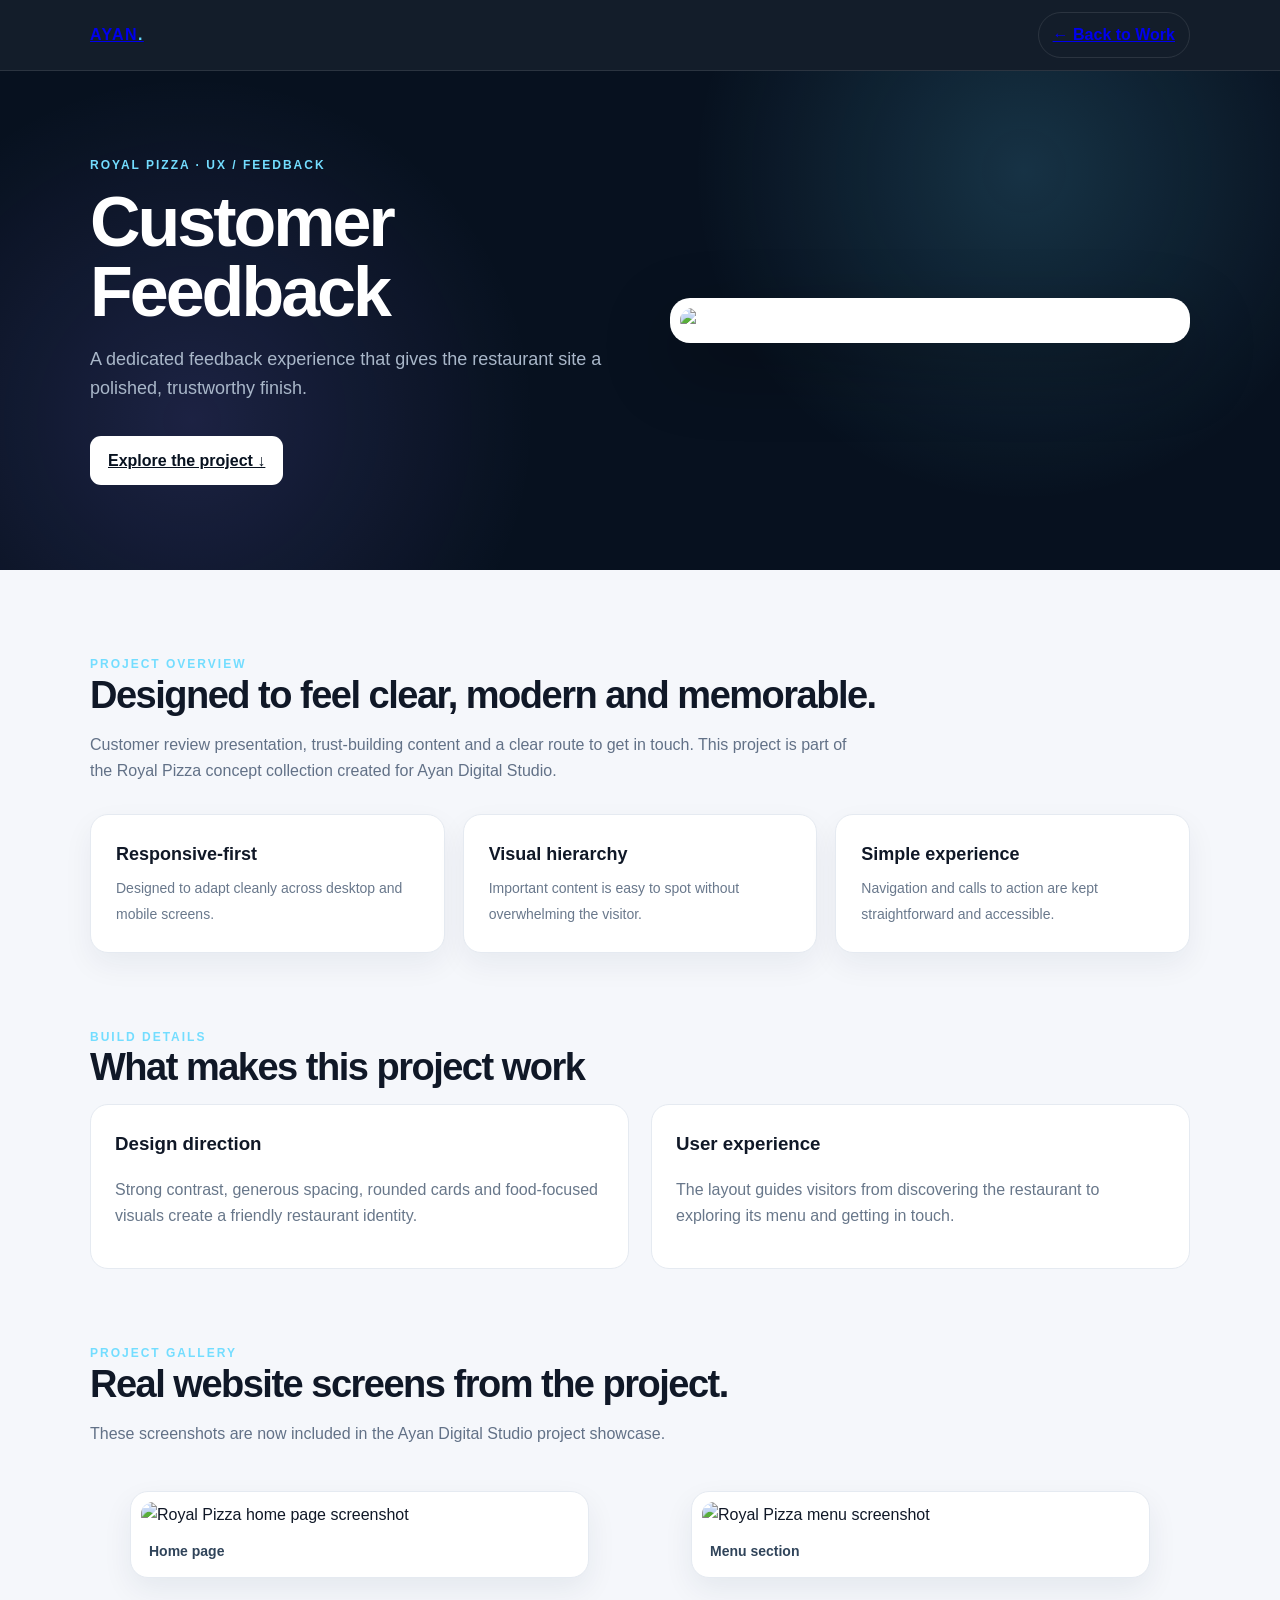
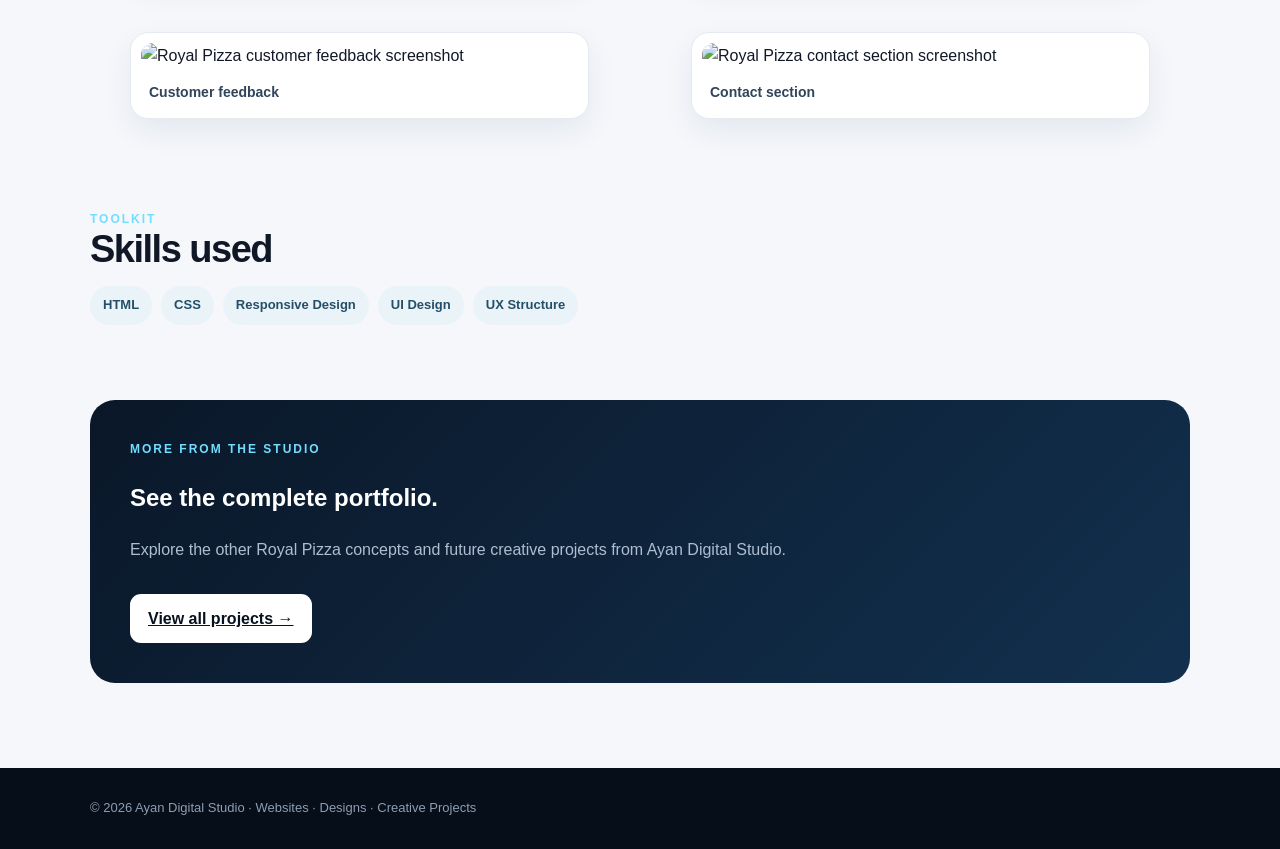
==== customer-feedback.html @ 8b11c86a "Add files via upload" ====
<!doctype html><html lang="en"><head><meta charset="utf-8"><meta name="viewport" content="width=device-width,initial-scale=1"><title>Customer Feedback — Ayan Digital Studio</title><link rel="stylesheet" href="royal-pizza-project.css"></head><body>
<header class="top"><div class="bar"><a class="brand" href="index.html">AYAN<span>.</span></a><a class="back" href="index.html#work">← Back to Work</a></div></header>
<section class="hero"><div class="wrap grid"><div><div class="eyebrow">Royal Pizza · UX / Feedback</div><h1>Customer Feedback</h1><p>A dedicated feedback experience that gives the restaurant site a polished, trustworthy finish.</p><a class="btn" href="#details">Explore the project ↓</a></div><div class="shot"><img src="royal-pizza-projects.png" alt="Royal Pizza project showcase"></div></div></section>
<main class="content" id="details"><div class="wrap">
<section class="section"><div class="eyebrow">Project overview</div><h2>Designed to feel clear, modern and memorable.</h2><p>Customer review presentation, trust-building content and a clear route to get in touch. This project is part of the Royal Pizza concept collection created for Ayan Digital Studio.</p><div class="features"><div class="feature"><b>Responsive-first</b><span>Designed to adapt cleanly across desktop and mobile screens.</span></div><div class="feature"><b>Visual hierarchy</b><span>Important content is easy to spot without overwhelming the visitor.</span></div><div class="feature"><b>Simple experience</b><span>Navigation and calls to action are kept straightforward and accessible.</span></div></div></section>
<section class="section"><div class="eyebrow">Build details</div><h2>What makes this project work</h2><div class="two"><div class="mini"><h3>Design direction</h3><p>Strong contrast, generous spacing, rounded cards and food-focused visuals create a friendly restaurant identity.</p></div><div class="mini"><h3>User experience</h3><p>The layout guides visitors from discovering the restaurant to exploring its menu and getting in touch.</p></div></div></section>

<section class="section" id="gallery">
  <div class="eyebrow">Project gallery</div>
  <h2>Real website screens from the project.</h2>
  <p>These screenshots are now included in the Ayan Digital Studio project showcase.</p>
  <div class="gallery">
    <figure class="gallery-item"><img src="assets/royal-pizza-home.png" alt="Royal Pizza home page screenshot"><figcaption>Home page</figcaption></figure>
    <figure class="gallery-item"><img src="assets/royal-pizza-menu.png" alt="Royal Pizza menu screenshot"><figcaption>Menu section</figcaption></figure>
    <figure class="gallery-item"><img src="assets/royal-pizza-feedback.png" alt="Royal Pizza customer feedback screenshot"><figcaption>Customer feedback</figcaption></figure>
    <figure class="gallery-item"><img src="assets/royal-pizza-contact.png" alt="Royal Pizza contact section screenshot"><figcaption>Contact section</figcaption></figure>
  </div>
</section>
<section class="section"><div class="eyebrow">Toolkit</div><h2>Skills used</h2><div class="tech"><span class="pill">HTML</span><span class="pill">CSS</span><span class="pill">Responsive Design</span><span class="pill">UI Design</span><span class="pill">UX Structure</span></div></section>
<section class="cta"><div class="eyebrow">More from the studio</div><h2>See the complete portfolio.</h2><p>Explore the other Royal Pizza concepts and future creative projects from Ayan Digital Studio.</p><a class="btn" href="index.html#work">View all projects →</a></section>
</div></main><footer class="footer"><div class="wrap">© 2026 Ayan Digital Studio · Websites · Designs · Creative Projects</div></footer></body></html>
---- royal-pizza-project.css ----
:root{--bg:#07111f;--panel:#0e1d31;--text:#f7f9fc;--muted:#a9b7c9;--line:rgba(255,255,255,.1);--accent:#62d7ff;--accent2:#8b7cff}*{box-sizing:border-box}html{scroll-behavior:smooth}body{margin:0;font-family:Inter,Segoe UI,Arial,sans-serif;background:#f5f7fb;color:#101827;line-height:1.6}.top{background:rgba(7,17,31,.95);color:white;position:sticky;top:0;z-index:5;border-bottom:1px solid var(--line)}.bar{width:min(1100px,92%);margin:auto;height:70px;display:flex;align-items:center;justify-content:space-between}.brand{font-weight:900;letter-spacing:1.4px}.brand span{color:var(--accent)}.back{padding:9px 14px;border:1px solid var(--line);border-radius:999px;font-weight:700}.hero{background:radial-gradient(circle at 80% 20%,rgba(98,215,255,.17),transparent 30%),radial-gradient(circle at 15% 70%,rgba(139,124,255,.16),transparent 30%),var(--bg);color:white;padding:85px 0}.wrap{width:min(1100px,92%);margin:auto}.grid{display:grid;grid-template-columns:1fr 1fr;gap:60px;align-items:center}.eyebrow{text-transform:uppercase;letter-spacing:2px;font-size:12px;font-weight:900;color:#73ddff}.hero h1{font-size:clamp(42px,6vw,70px);line-height:1;letter-spacing:-3px;margin:12px 0}.hero p{color:var(--muted);font-size:18px}.btn{display:inline-block;margin-top:15px;padding:12px 18px;border-radius:11px;background:white;color:#07111f;font-weight:900}.shot{background:#fff;padding:10px;border-radius:20px;box-shadow:0 25px 70px rgba(0,0,0,.3)}.shot img{display:block;width:100%;border-radius:13px}.content{padding:85px 0}.section{margin-bottom:75px}.section h2{font-size:38px;line-height:1.1;letter-spacing:-1.5px;margin:0 0 15px}.section>p{color:#627187;max-width:760px}.features{display:grid;grid-template-columns:repeat(3,1fr);gap:18px;margin-top:30px}.feature{padding:25px;background:white;border:1px solid #e5eaf1;border-radius:18px;box-shadow:0 12px 30px rgba(20,40,65,.06)}.feature b{display:block;font-size:18px;margin-bottom:7px}.feature span{color:#69788c;font-size:14px}.tech{display:flex;gap:9px;flex-wrap:wrap}.pill{padding:9px 13px;border-radius:999px;background:#eaf3f8;font-size:13px;font-weight:800;color:#254f68}.cta{background:linear-gradient(135deg,#0a1728,#12304e);color:white;border-radius:25px;padding:40px}.cta p{color:#aebed0}.footer{padding:30px 0;background:#060e19;color:#8e9db0;font-size:13px}.two{display:grid;grid-template-columns:1fr 1fr;gap:22px}.mini{background:#fff;border:1px solid #e5eaf1;border-radius:18px;padding:24px}.mini h3{margin-top:0}.mini p{color:#68778a}@media(max-width:800px){.grid,.two{grid-template-columns:1fr}.features{grid-template-columns:1fr}.hero{padding:60px 0}.content{padding:60px 0}}

.gallery{display:grid;grid-template-columns:repeat(2,1fr);gap:22px;margin-top:28px}
.gallery-item{background:#fff;border:1px solid #e5eaf1;border-radius:18px;padding:10px;box-shadow:0 12px 30px rgba(20,40,65,.07);overflow:hidden}
.gallery-item img{display:block;width:100%;height:auto;border-radius:12px}
.gallery-item figcaption{padding:12px 8px 5px;font-weight:800;color:#30445a;font-size:14px}
@media(max-width:800px){.gallery{grid-template-columns:1fr}}
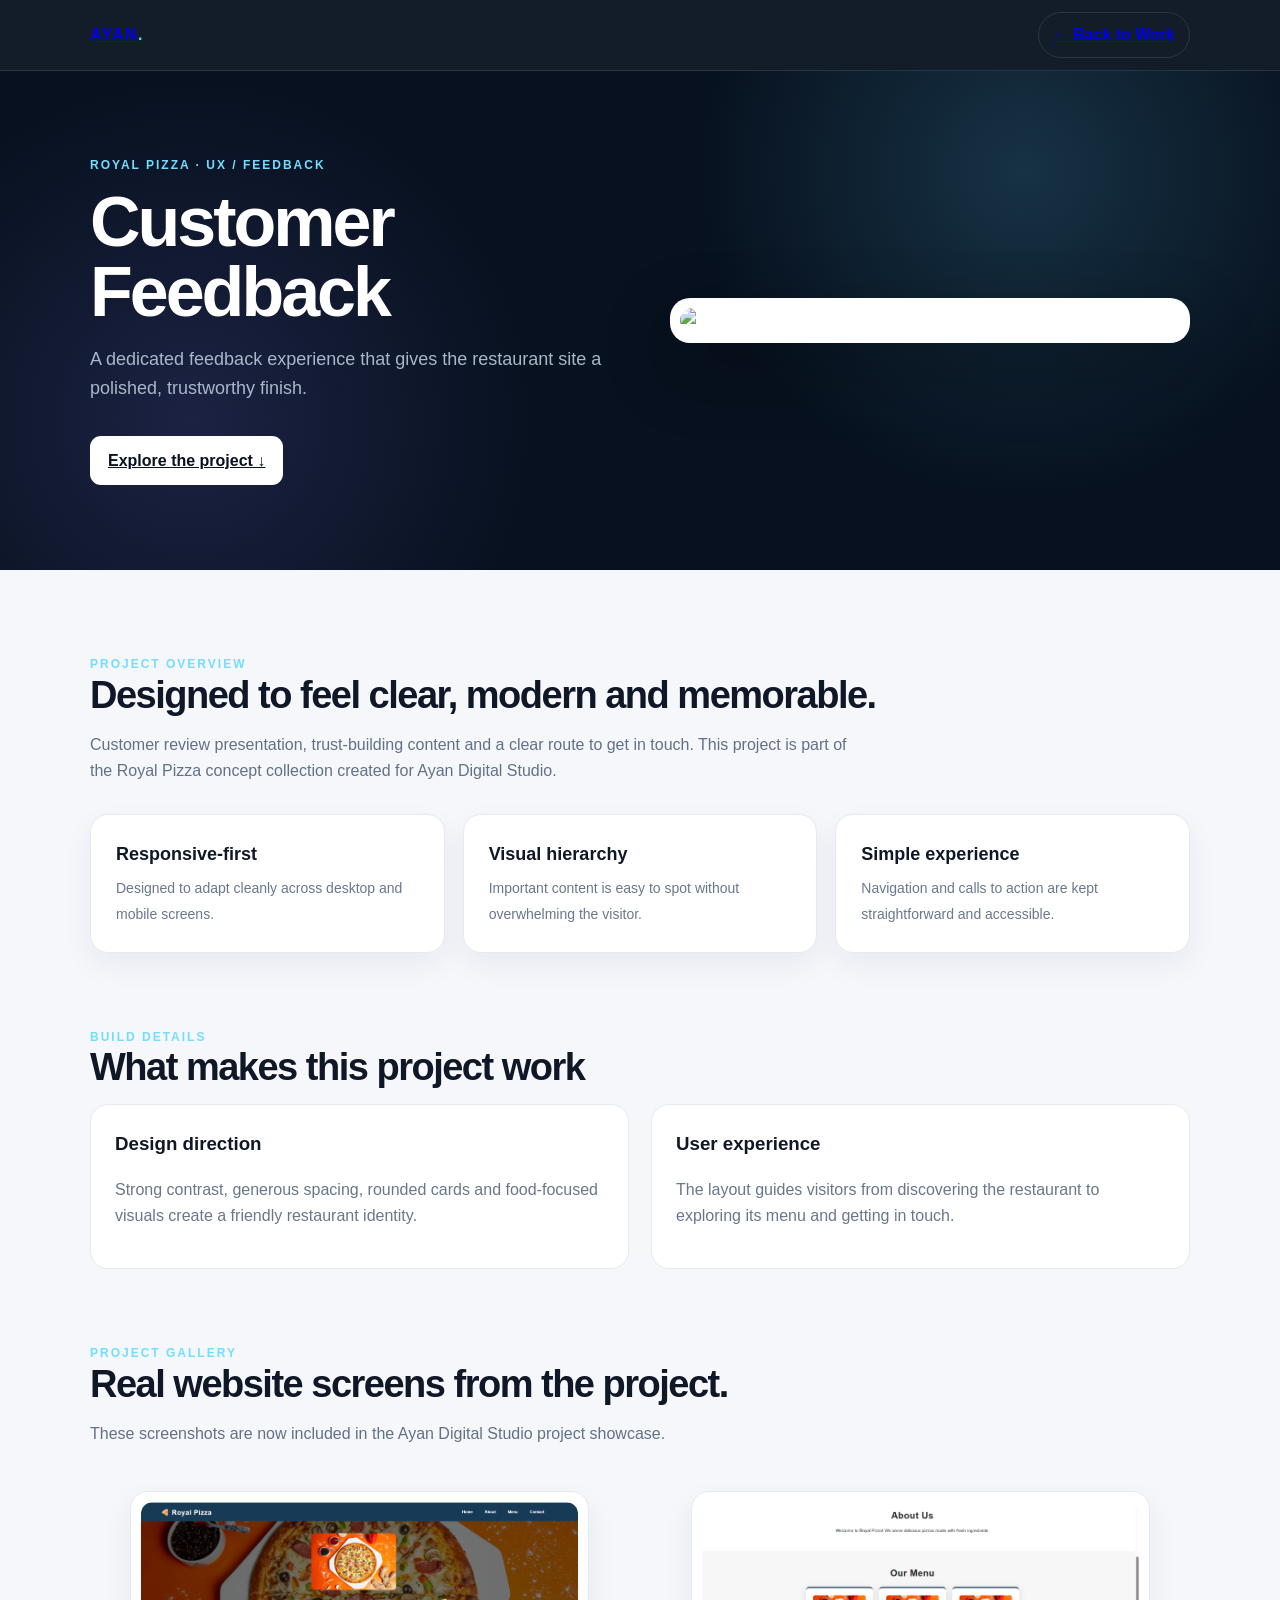
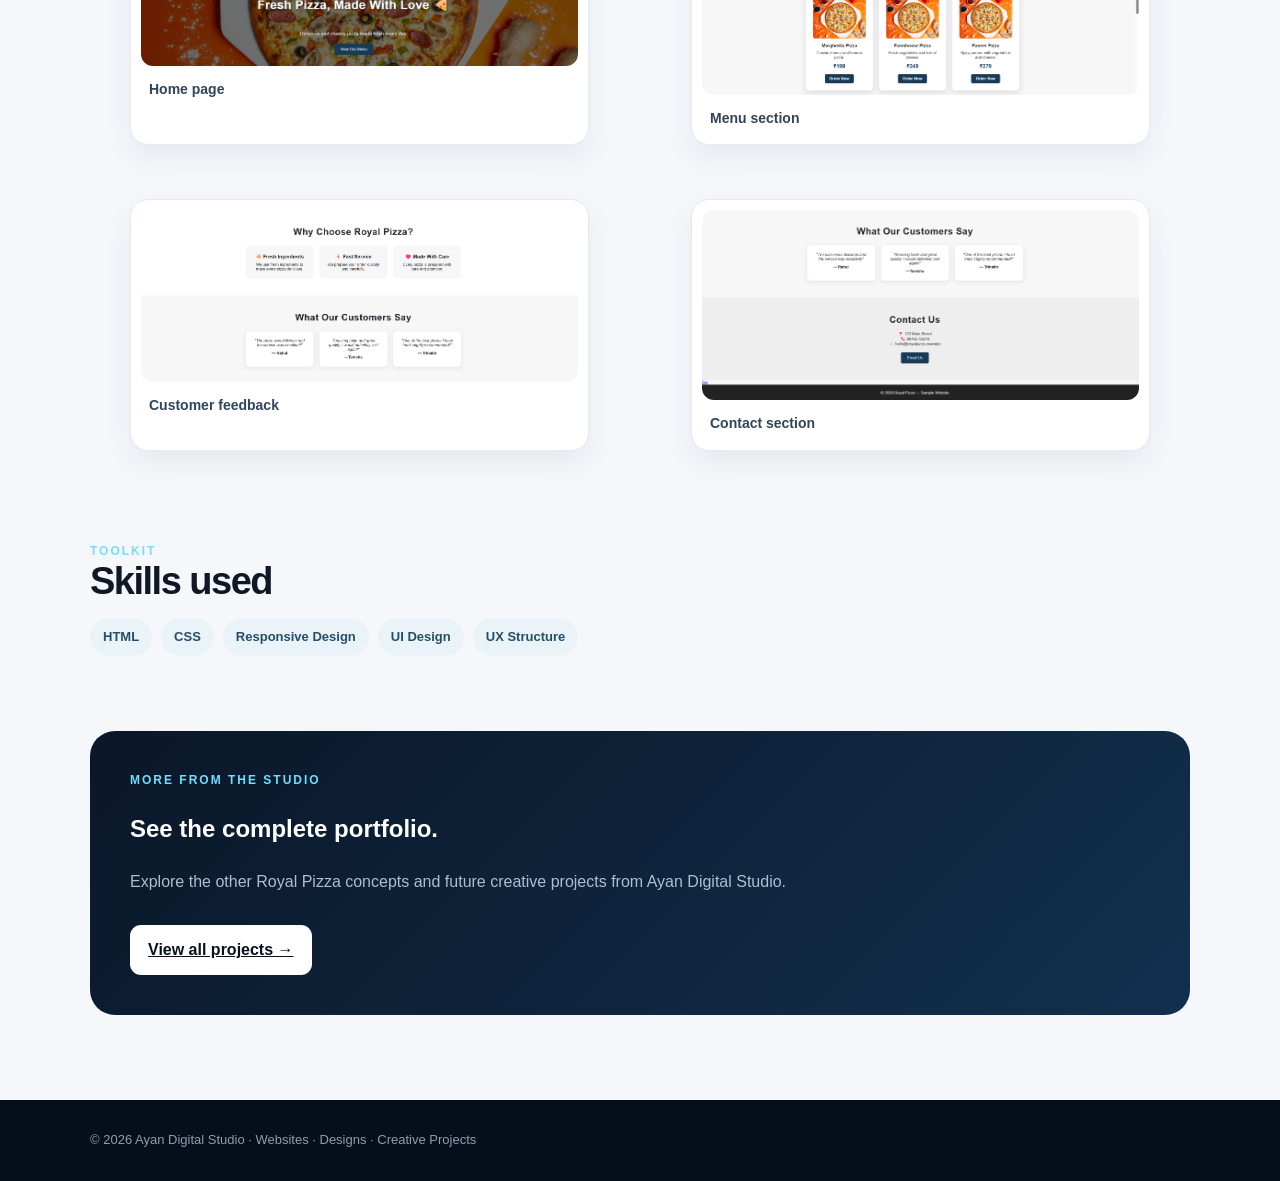
==== commit c705715a: "Update customer-feedback.html" ====
--- a/customer-feedback.html
+++ b/customer-feedback.html
@@ -10,12 +10,12 @@
   <h2>Real website screens from the project.</h2>
   <p>These screenshots are now included in the Ayan Digital Studio project showcase.</p>
   <div class="gallery">
-    <figure class="gallery-item"><img src="assets/royal-pizza-home.png" alt="Royal Pizza home page screenshot"><figcaption>Home page</figcaption></figure>
-    <figure class="gallery-item"><img src="assets/royal-pizza-menu.png" alt="Royal Pizza menu screenshot"><figcaption>Menu section</figcaption></figure>
-    <figure class="gallery-item"><img src="assets/royal-pizza-feedback.png" alt="Royal Pizza customer feedback screenshot"><figcaption>Customer feedback</figcaption></figure>
-    <figure class="gallery-item"><img src="assets/royal-pizza-contact.png" alt="Royal Pizza contact section screenshot"><figcaption>Contact section</figcaption></figure>
+    <figure class="gallery-item"><img src="royal-pizza-home.png" alt="Royal Pizza home page screenshot"><figcaption>Home page</figcaption></figure>
+    <figure class="gallery-item"><img src="royal-pizza-menu.png" alt="Royal Pizza menu screenshot"><figcaption>Menu section</figcaption></figure>
+    <figure class="gallery-item"><img src="royal-pizza-feedback.png" alt="Royal Pizza customer feedback screenshot"><figcaption>Customer feedback</figcaption></figure>
+    <figure class="gallery-item"><img src="royal-pizza-contact.png" alt="Royal Pizza contact section screenshot"><figcaption>Contact section</figcaption></figure>
   </div>
 </section>
 <section class="section"><div class="eyebrow">Toolkit</div><h2>Skills used</h2><div class="tech"><span class="pill">HTML</span><span class="pill">CSS</span><span class="pill">Responsive Design</span><span class="pill">UI Design</span><span class="pill">UX Structure</span></div></section>
 <section class="cta"><div class="eyebrow">More from the studio</div><h2>See the complete portfolio.</h2><p>Explore the other Royal Pizza concepts and future creative projects from Ayan Digital Studio.</p><a class="btn" href="index.html#work">View all projects →</a></section>
-</div></main><footer class="footer"><div class="wrap">© 2026 Ayan Digital Studio · Websites · Designs · Creative Projects</div></footer></body></html>+</div></main><footer class="footer"><div class="wrap">© 2026 Ayan Digital Studio · Websites · Designs · Creative Projects</div></footer></body></html>
--- a/royal-pizza-project.css
+++ b/royal-pizza-project.css
@@ -5,3 +5,11 @@
 .gallery-item img{display:block;width:100%;height:auto;border-radius:12px}
 .gallery-item figcaption{padding:12px 8px 5px;font-weight:800;color:#30445a;font-size:14px}
 @media(max-width:800px){.gallery{grid-template-columns:1fr}}
+.phone-btn {
+  display: inline-flex;
+  align-items: center;
+  justify-content: center;
+  gap: 8px;
+  text-decoration: none;
+  cursor: pointer;
+}
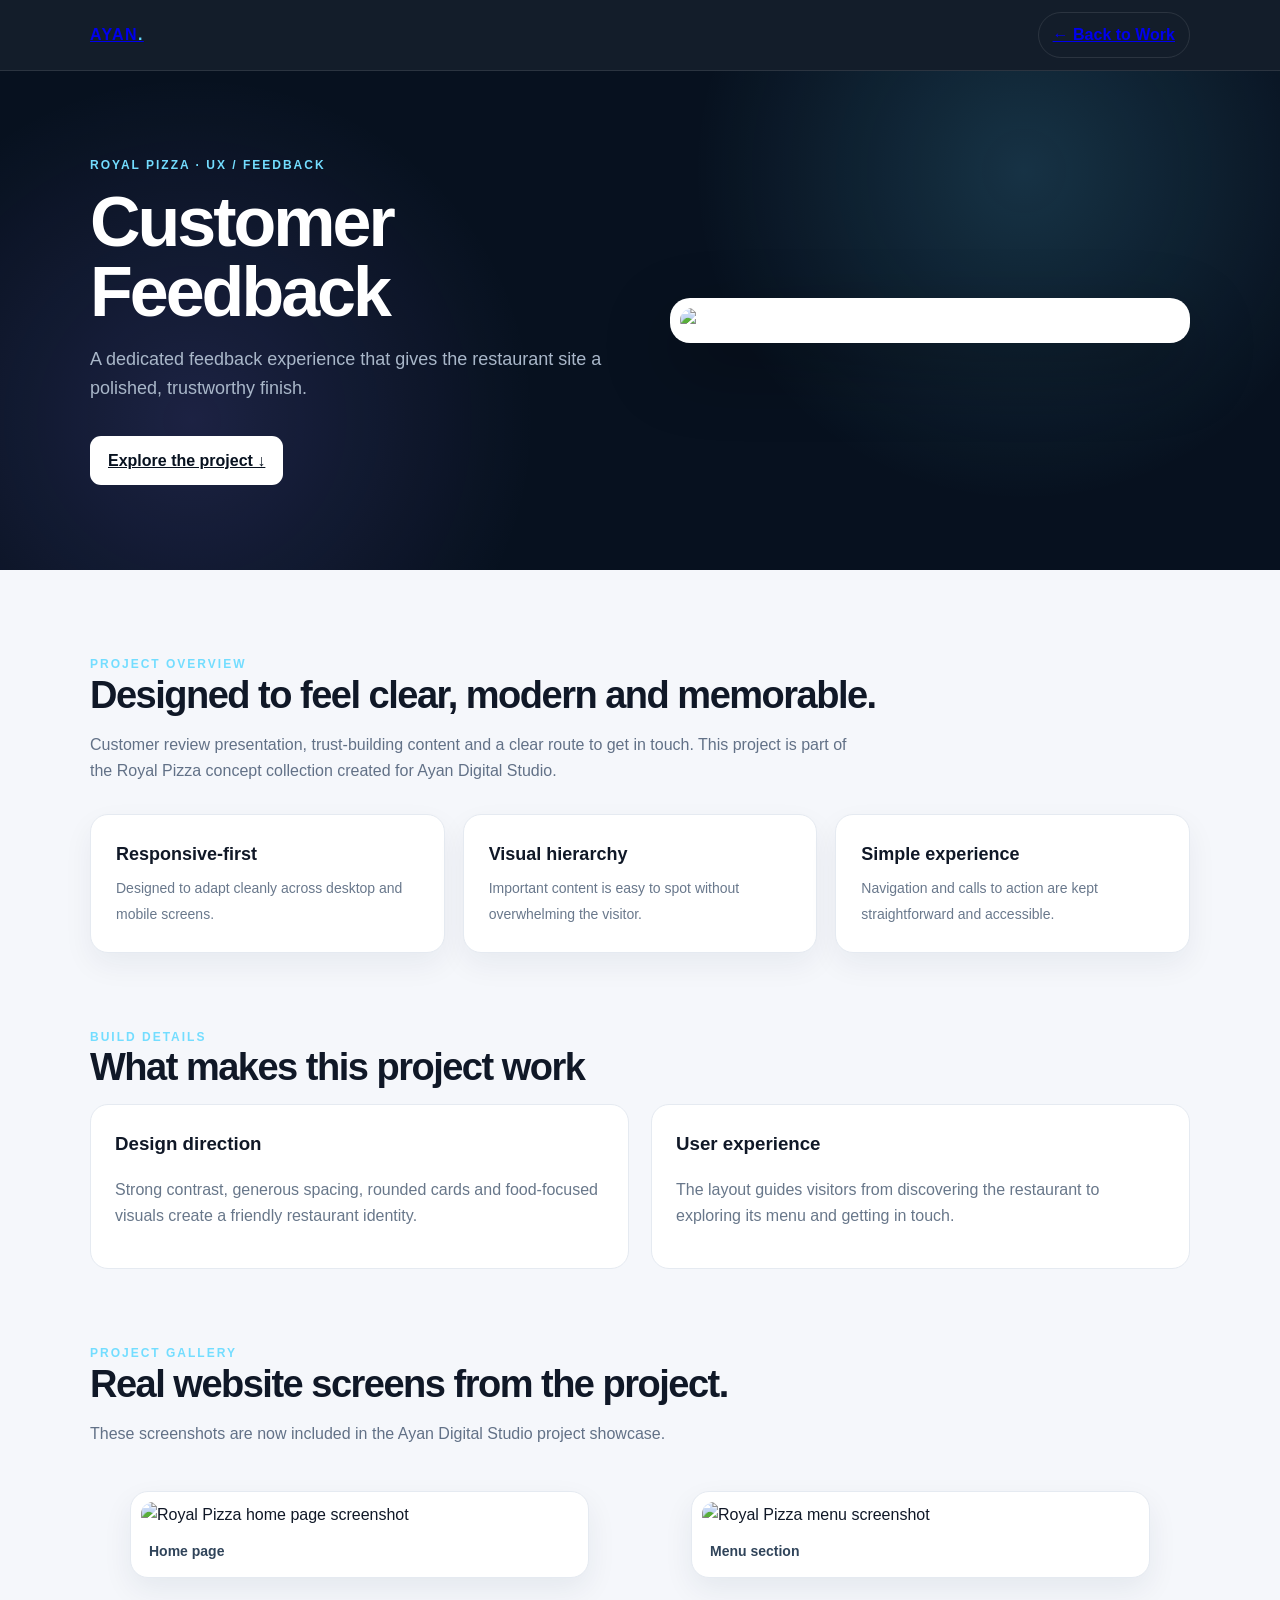
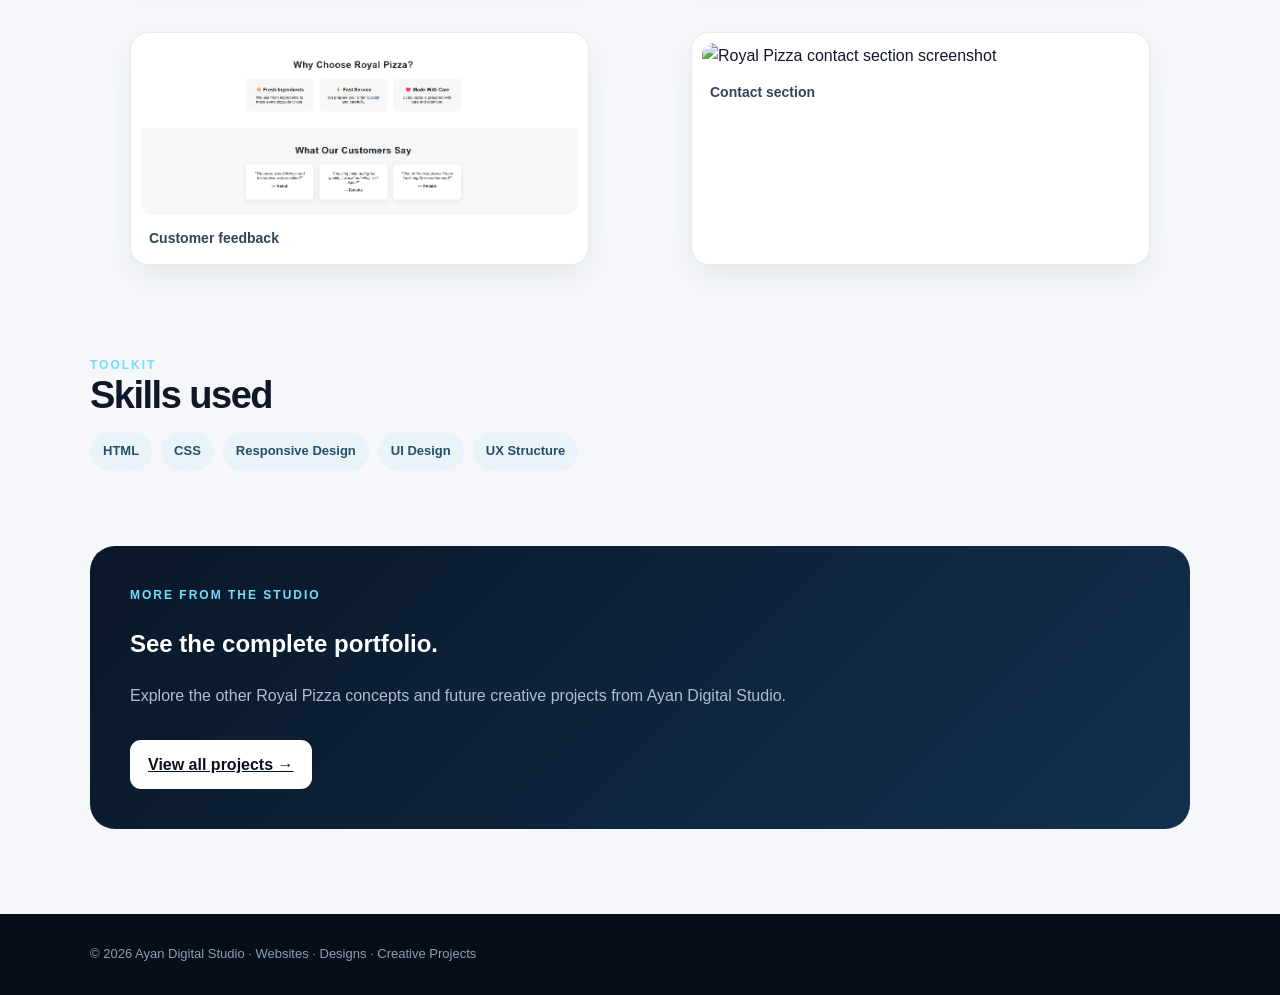
==== commit 9acf2c6b: "Update customer-feedback.html" ====
--- a/customer-feedback.html
+++ b/customer-feedback.html
@@ -10,10 +10,10 @@
   <h2>Real website screens from the project.</h2>
   <p>These screenshots are now included in the Ayan Digital Studio project showcase.</p>
   <div class="gallery">
-    <figure class="gallery-item"><img src="royal-pizza-home.png" alt="Royal Pizza home page screenshot"><figcaption>Home page</figcaption></figure>
-    <figure class="gallery-item"><img src="royal-pizza-menu.png" alt="Royal Pizza menu screenshot"><figcaption>Menu section</figcaption></figure>
+    <figure class="gallery-item"><img src="assets/royal-pizza-home.png" alt="Royal Pizza home page screenshot"><figcaption>Home page</figcaption></figure>
+    <figure class="gallery-item"><img src="assets/royal-pizza-menu.png" alt="Royal Pizza menu screenshot"><figcaption>Menu section</figcaption></figure>
     <figure class="gallery-item"><img src="royal-pizza-feedback.png" alt="Royal Pizza customer feedback screenshot"><figcaption>Customer feedback</figcaption></figure>
-    <figure class="gallery-item"><img src="royal-pizza-contact.png" alt="Royal Pizza contact section screenshot"><figcaption>Contact section</figcaption></figure>
+    <figure class="gallery-item"><img src="assets/royal-pizza-contact.png" alt="Royal Pizza contact section screenshot"><figcaption>Contact section</figcaption></figure>
   </div>
 </section>
 <section class="section"><div class="eyebrow">Toolkit</div><h2>Skills used</h2><div class="tech"><span class="pill">HTML</span><span class="pill">CSS</span><span class="pill">Responsive Design</span><span class="pill">UI Design</span><span class="pill">UX Structure</span></div></section>
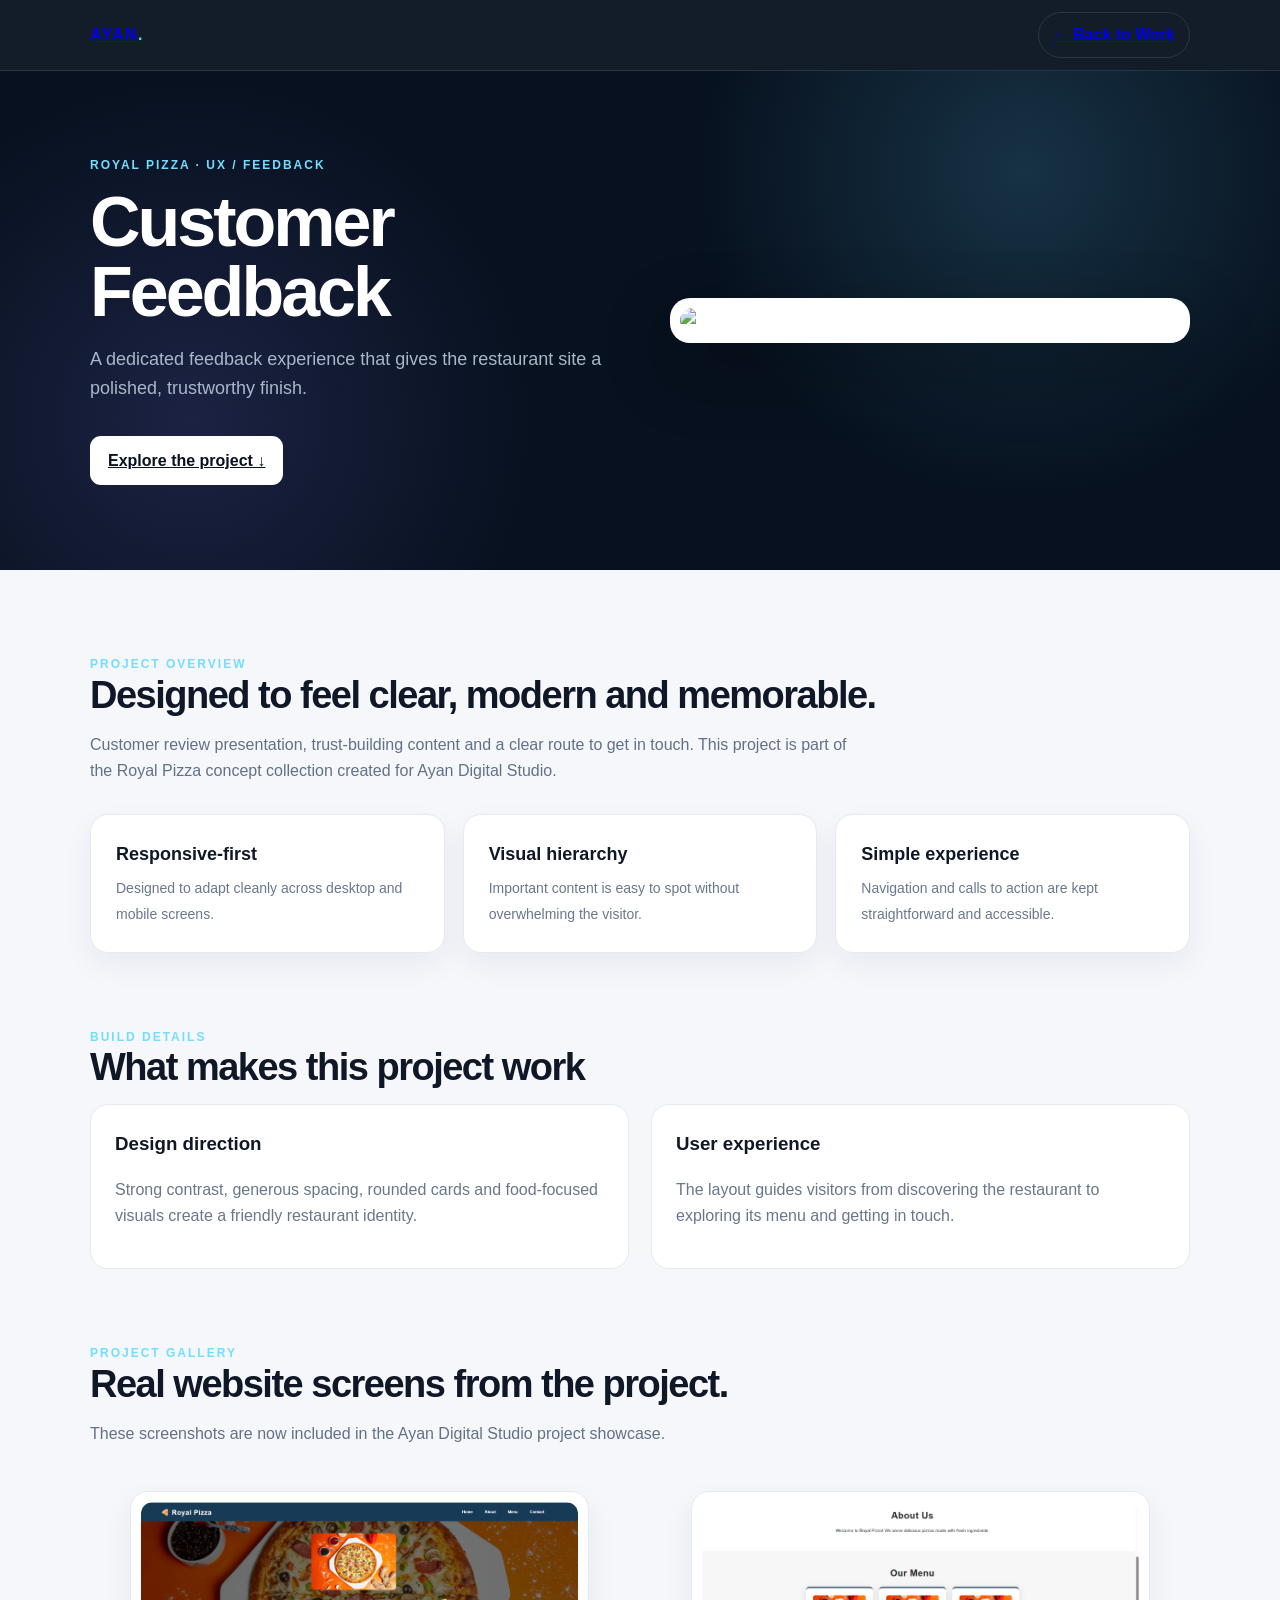
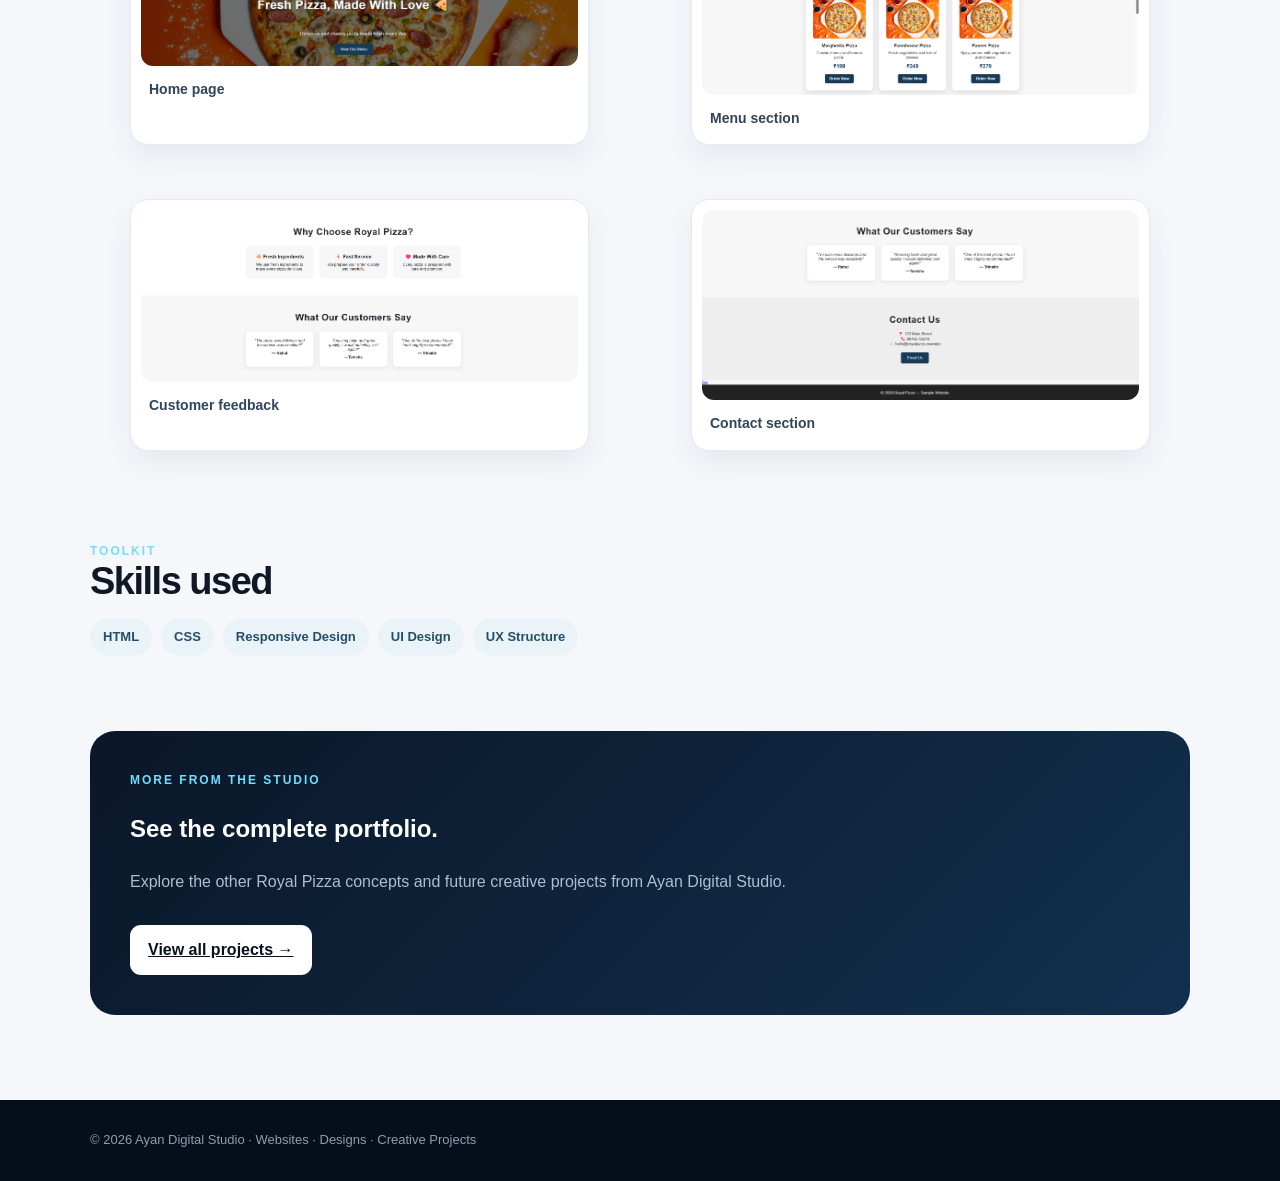
==== commit 982bcb0a: "Update customer-feedback.html" ====
--- a/customer-feedback.html
+++ b/customer-feedback.html
@@ -10,10 +10,10 @@
   <h2>Real website screens from the project.</h2>
   <p>These screenshots are now included in the Ayan Digital Studio project showcase.</p>
   <div class="gallery">
-    <figure class="gallery-item"><img src="assets/royal-pizza-home.png" alt="Royal Pizza home page screenshot"><figcaption>Home page</figcaption></figure>
-    <figure class="gallery-item"><img src="assets/royal-pizza-menu.png" alt="Royal Pizza menu screenshot"><figcaption>Menu section</figcaption></figure>
+    <figure class="gallery-item"><img src="royal-pizza-home.png" alt="Royal Pizza home page screenshot"><figcaption>Home page</figcaption></figure>
+    <figure class="gallery-item"><img src="royal-pizza-menu.png" alt="Royal Pizza menu screenshot"><figcaption>Menu section</figcaption></figure>
     <figure class="gallery-item"><img src="royal-pizza-feedback.png" alt="Royal Pizza customer feedback screenshot"><figcaption>Customer feedback</figcaption></figure>
-    <figure class="gallery-item"><img src="assets/royal-pizza-contact.png" alt="Royal Pizza contact section screenshot"><figcaption>Contact section</figcaption></figure>
+    <figure class="gallery-item"><img src="royal-pizza-contact.png" alt="Royal Pizza contact section screenshot"><figcaption>Contact section</figcaption></figure>
   </div>
 </section>
 <section class="section"><div class="eyebrow">Toolkit</div><h2>Skills used</h2><div class="tech"><span class="pill">HTML</span><span class="pill">CSS</span><span class="pill">Responsive Design</span><span class="pill">UI Design</span><span class="pill">UX Structure</span></div></section>
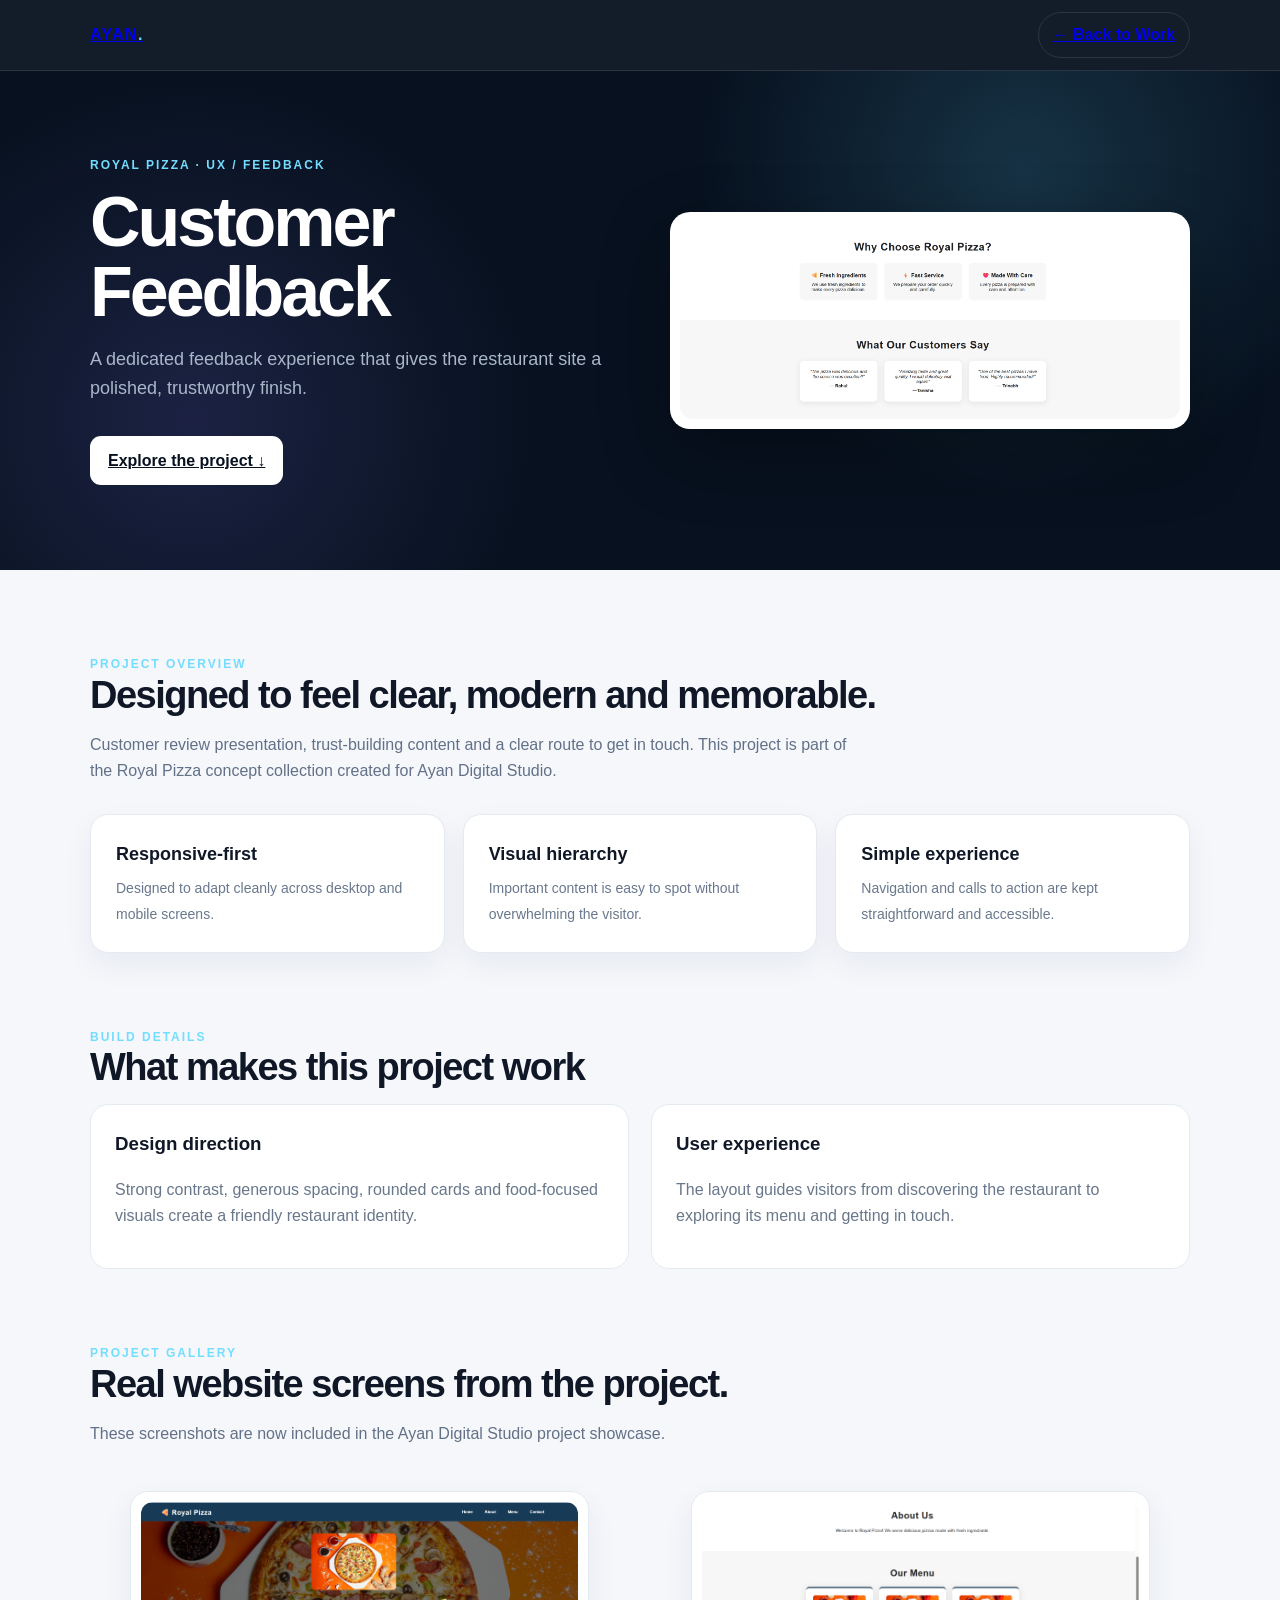
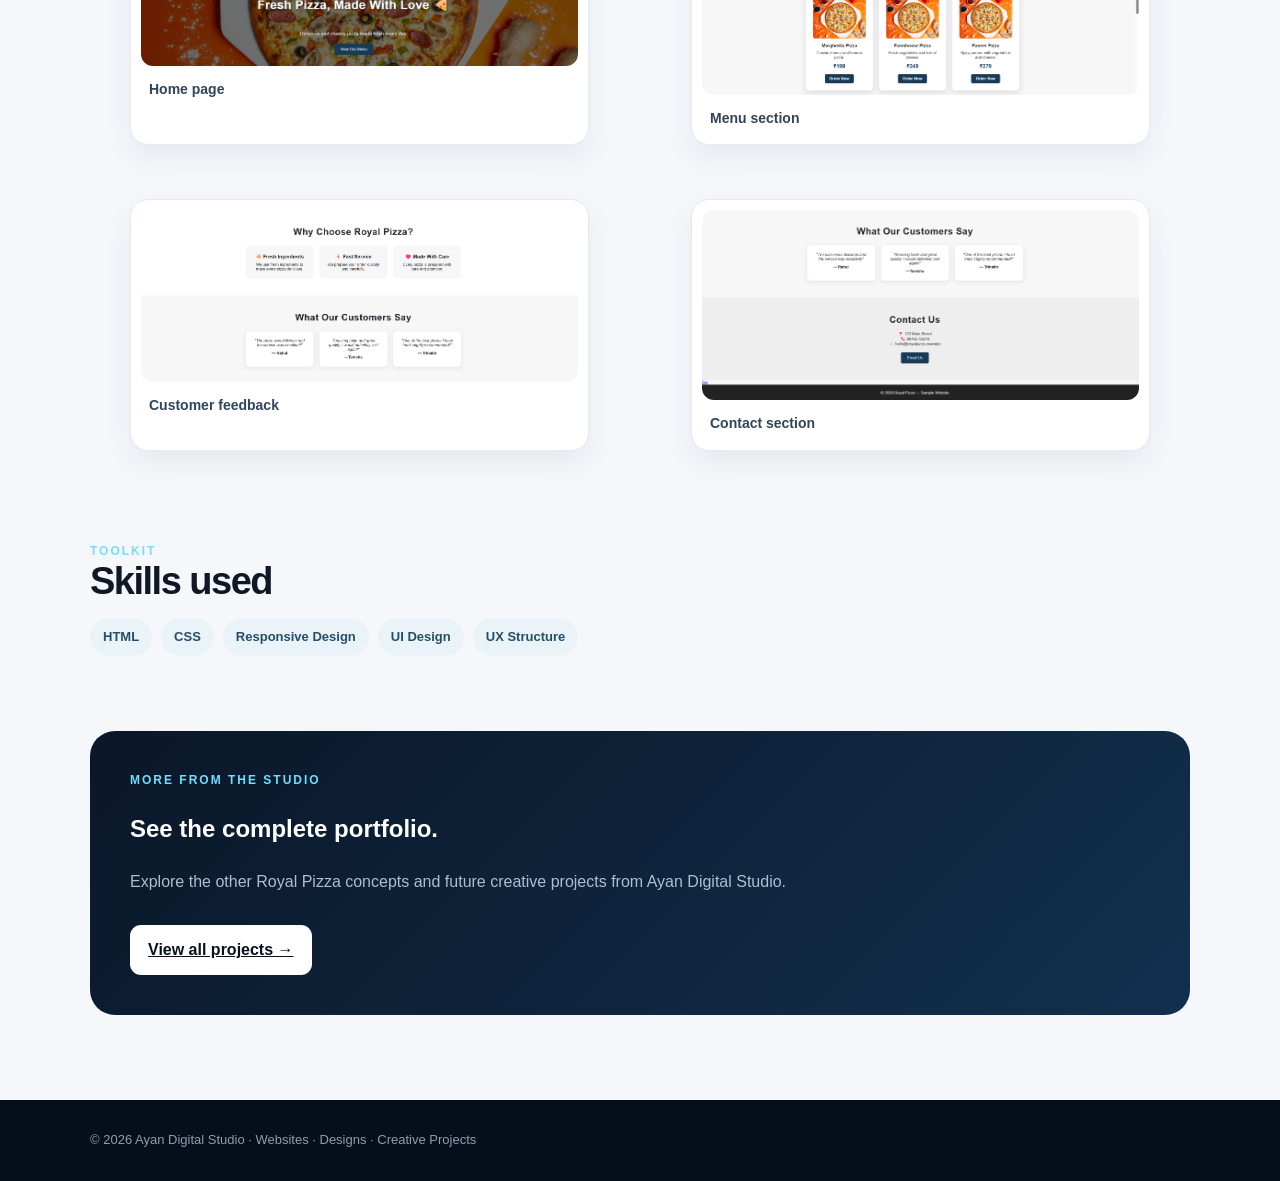
==== commit f8038226: "Duplicate hero section for customer feedback" ====
--- a/customer-feedback.html
+++ b/customer-feedback.html
@@ -1,6 +1,6 @@
 <!doctype html><html lang="en"><head><meta charset="utf-8"><meta name="viewport" content="width=device-width,initial-scale=1"><title>Customer Feedback — Ayan Digital Studio</title><link rel="stylesheet" href="royal-pizza-project.css"></head><body>
 <header class="top"><div class="bar"><a class="brand" href="index.html">AYAN<span>.</span></a><a class="back" href="index.html#work">← Back to Work</a></div></header>
-<section class="hero"><div class="wrap grid"><div><div class="eyebrow">Royal Pizza · UX / Feedback</div><h1>Customer Feedback</h1><p>A dedicated feedback experience that gives the restaurant site a polished, trustworthy finish.</p><a class="btn" href="#details">Explore the project ↓</a></div><div class="shot"><img src="royal-pizza-projects.png" alt="Royal Pizza project showcase"></div></div></section>
+<section class="hero"><div class="wrap grid"><div><div class="eyebrow">Royal Pizza · UX / Feedback</div><h1>Customer Feedback</h1><p>A dedicated feedback experience that gives the restaurant site a polished, trustworthy finish.</p><a class="btn" href="#details">Explore the project ↓</a></div><div class="shot"><img src="royal-pizza-feedback.png" alt="Royal Pizza project showcase"></div></div></section>
 <main class="content" id="details"><div class="wrap">
 <section class="section"><div class="eyebrow">Project overview</div><h2>Designed to feel clear, modern and memorable.</h2><p>Customer review presentation, trust-building content and a clear route to get in touch. This project is part of the Royal Pizza concept collection created for Ayan Digital Studio.</p><div class="features"><div class="feature"><b>Responsive-first</b><span>Designed to adapt cleanly across desktop and mobile screens.</span></div><div class="feature"><b>Visual hierarchy</b><span>Important content is easy to spot without overwhelming the visitor.</span></div><div class="feature"><b>Simple experience</b><span>Navigation and calls to action are kept straightforward and accessible.</span></div></div></section>
 <section class="section"><div class="eyebrow">Build details</div><h2>What makes this project work</h2><div class="two"><div class="mini"><h3>Design direction</h3><p>Strong contrast, generous spacing, rounded cards and food-focused visuals create a friendly restaurant identity.</p></div><div class="mini"><h3>User experience</h3><p>The layout guides visitors from discovering the restaurant to exploring its menu and getting in touch.</p></div></div></section>
